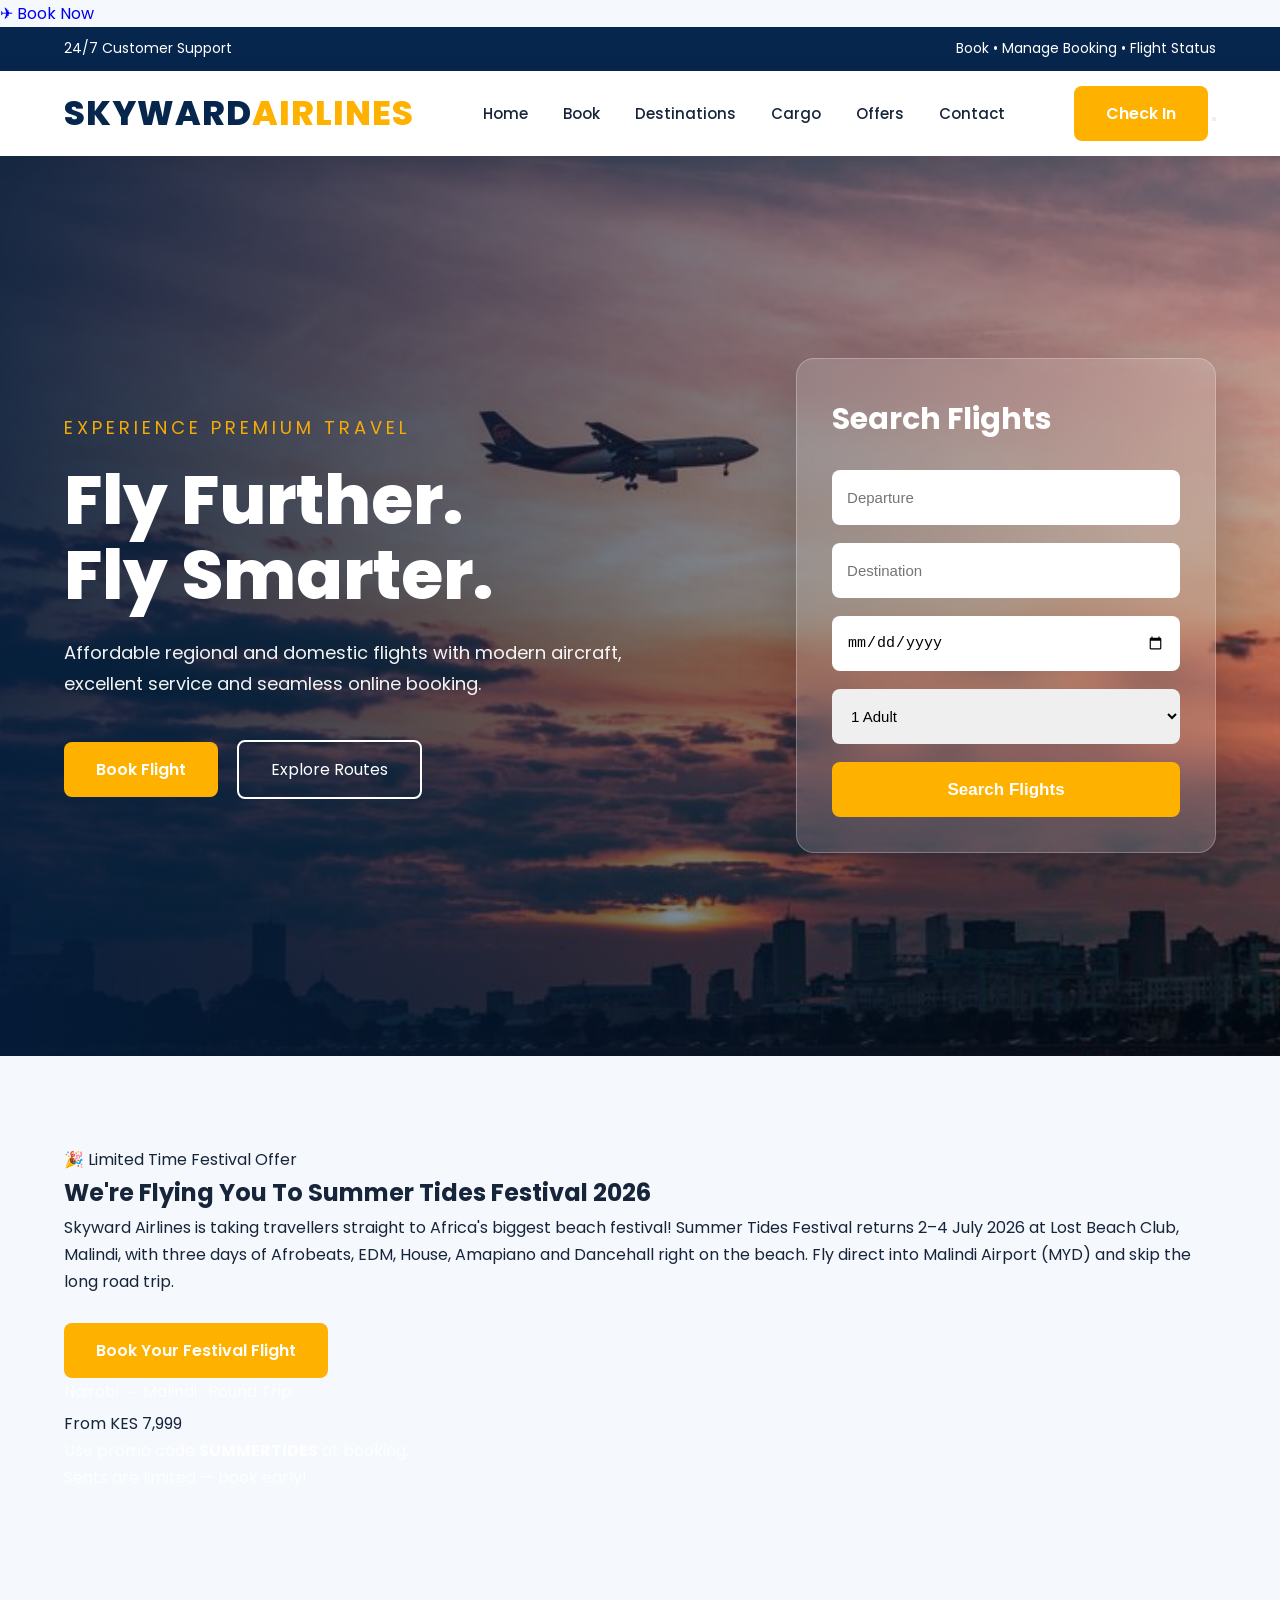
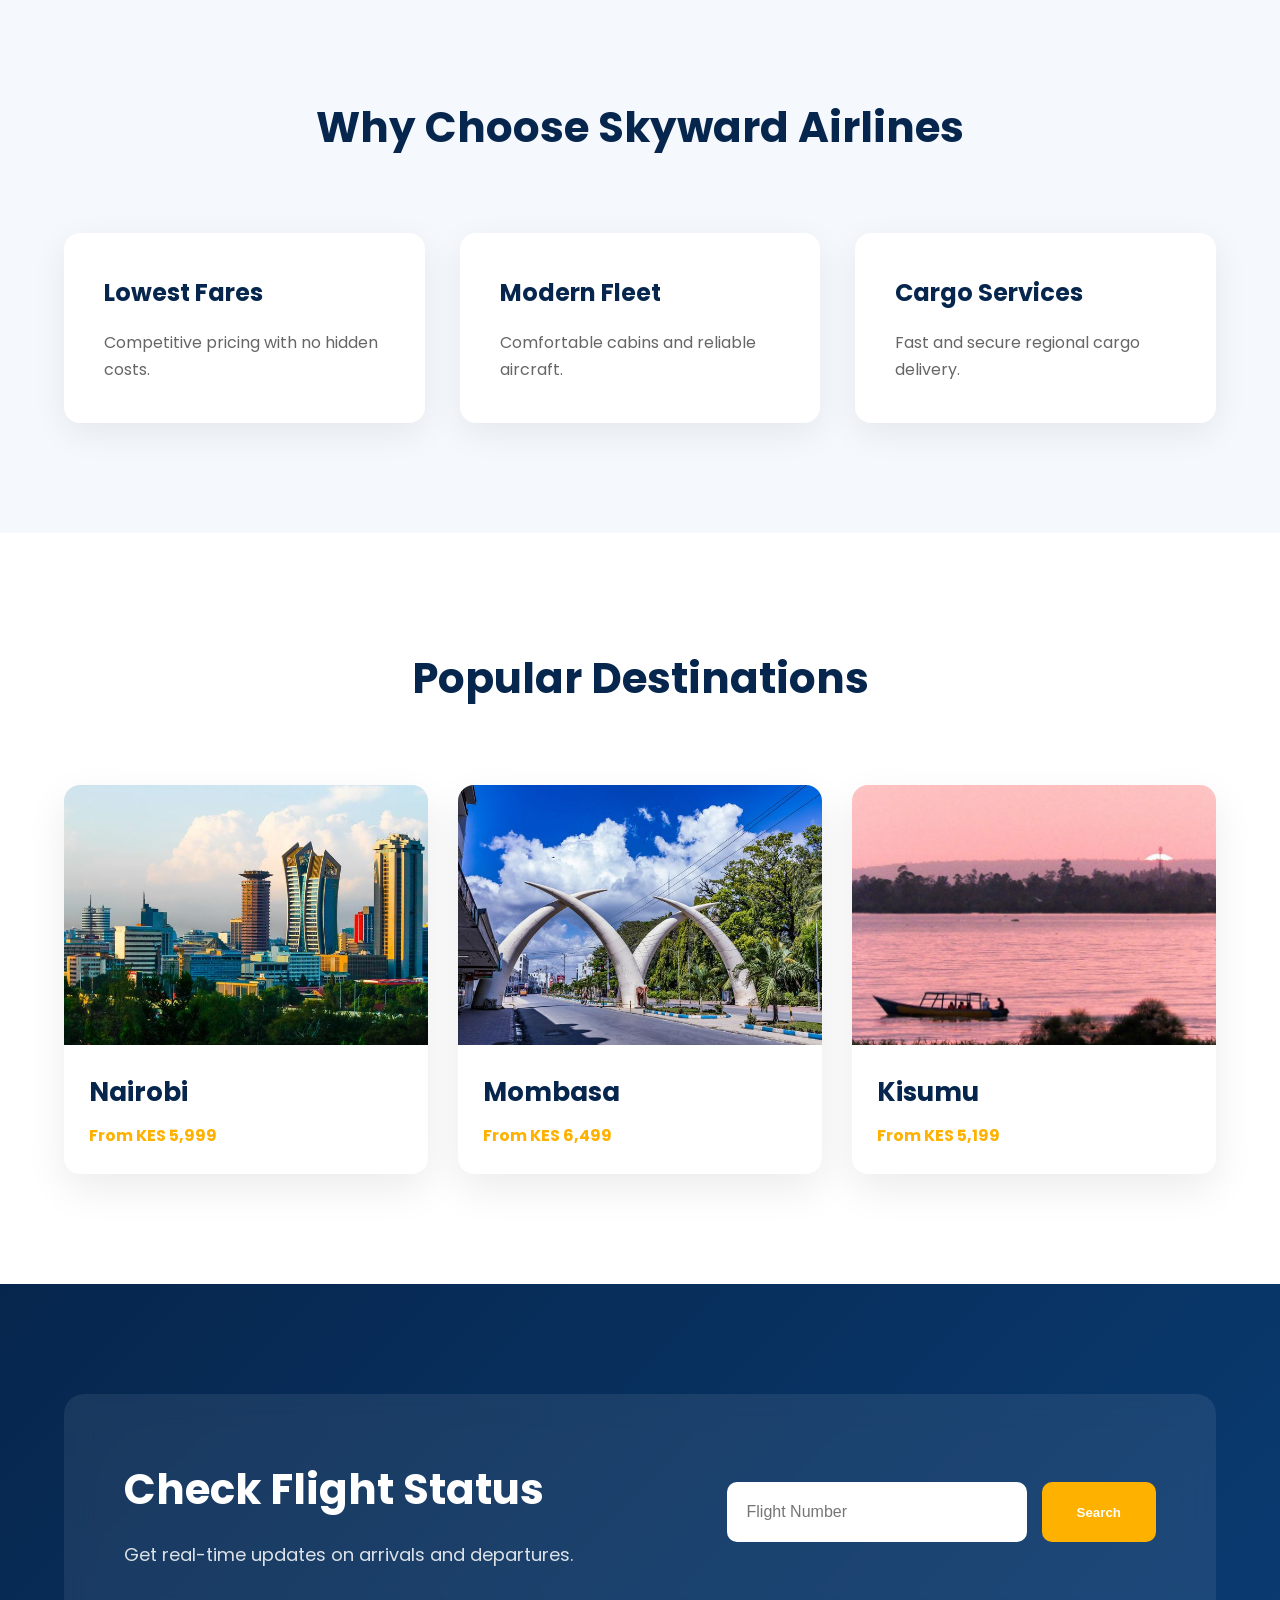
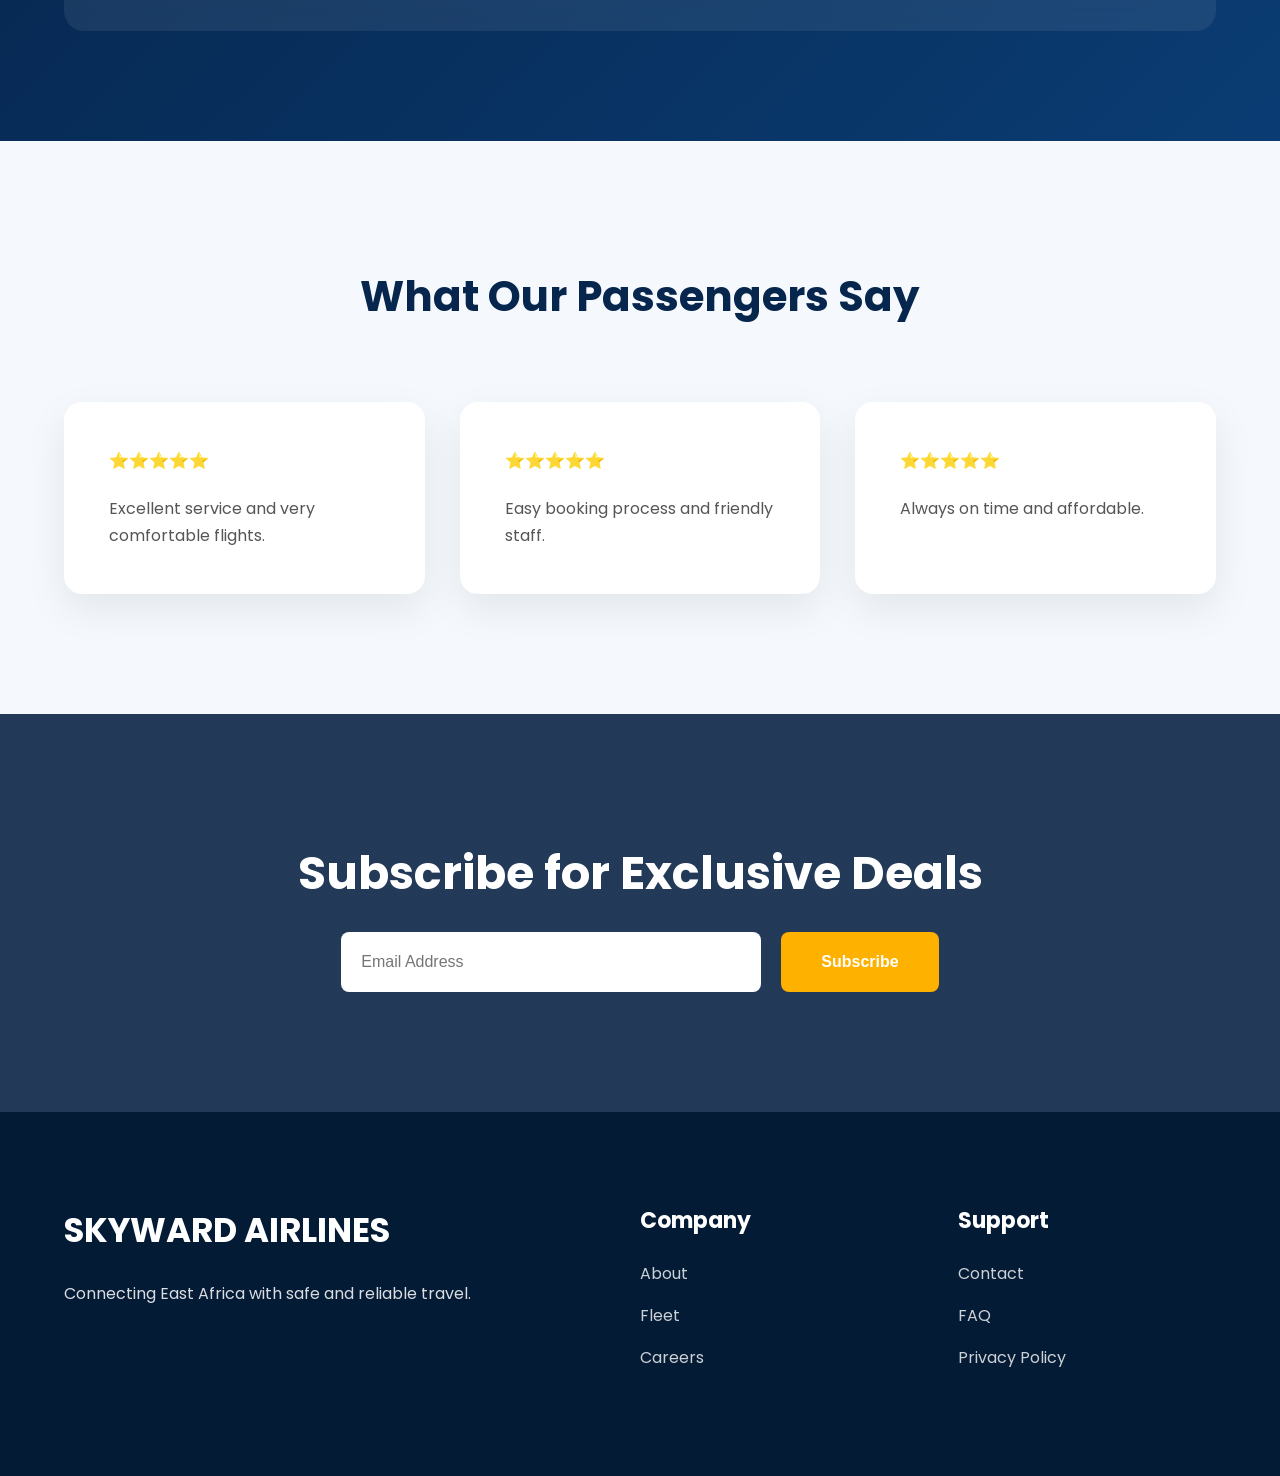
==== index.html @ 08a621b7 "Add files via upload" ====
<!DOCTYPE html>
<html lang="en">

<head>

    <meta charset="UTF-8">
    <meta name="viewport" content="width=device-width, initial-scale=1.0">

    <title>Skyward Airlines | Fly Beyond Expectations</title>

    <meta name="description"
        content="Book domestic and regional flights with Skyward Airlines. Safe, affordable and reliable travel.">

    <link rel="preconnect" href="https://fonts.googleapis.com">

    <link rel="preconnect" href="https://fonts.gstatic.com" crossorigin>

    <link href="https://fonts.googleapis.com/css2?family=Poppins:wght@300;400;500;600;700;800&display=swap"
        rel="stylesheet">

    <link rel="stylesheet" href="assets/css/style.css">
    <link rel="icon" type="image/png" sizes="32x32" href="assets/icons/icon.png">
    <link rel="icon" type="image/png" sizes="16x16" href="assets/icons/icon.png">
    <link rel="apple-touch-icon" href="assets/icons/icon.png">

</head>

<body>
    <!-- Floating Book Now Button -->
<a href="booking.html" class="book-now-btn">✈ Book Now</a>

    <!-- Top Header -->

    <div class="topbar">

        <div class="container">

            <span>24/7 Customer Support</span>

            <span>Book • Manage Booking • Flight Status</span>

        </div>

    </div>

    <!-- Navigation -->

    <header>

        <div class="container nav">

            <a href="index.html" class="logo">

                SKYWARD<span>AIRLINES</span>

            </a>

            <nav>

                <ul>

                    <li><a href="index.html" class="active">Home</a></li>

                    <li><a href="booking.html">Book</a></li>

                    <li><a href="destinations.html">Destinations</a></li>

                    <li><a href="services.html">Cargo</a></li>

                    <li><a href="destinations.html">Offers</a></li>

                    <li><a href="contact.html">Contact</a></li>

                </ul>

            </nav>

            <div class="nav-right">

                <a href="flight-status.html" class="button">

                    Check In

                </a>

                <button class="menu-toggle" id="menuToggle" aria-label="Toggle navigation">
                    <span></span><span></span><span></span>
                </button>

            </div>

        </div>

    </header>

    <div class="nav-overlay" id="navOverlay"></div>

    <section class="hero" style="background: url('assets/images/hero.jpg') center center / cover no-repeat; position: relative;">
    
    <div class="overlay"></div>

    <div class="container hero-content">

        <div class="hero-left">

            <p class="subtitle">
                EXPERIENCE PREMIUM TRAVEL
            </p>

            <h1>
                Fly Further.
                <br>
                Fly Smarter.
            </h1>

            <p>
                Affordable regional and domestic flights with modern aircraft,
                excellent service and seamless online booking.
            </p>

            <div class="hero-buttons">
                <a href="booking.html" class="button">
                    Book Flight
                </a>

                <a href="destinations.html" class="outline">
                    Explore Routes
                </a>
            </div>

        </div>

        <div class="booking-box">

            <h2>
                Search Flights
            </h2>

            <form>
                <input type="text" placeholder="Departure">
                <input type="text" placeholder="Destination">
                <input type="date">

                <select>
                    <option>1 Adult</option>
                    <option>2 Adults</option>
                    <option>3 Adults</option>
                </select>

                <button>
                    Search Flights
                </button>
            </form>

        </div>

    </div>

</section>

    <!-- Summer Tides Festival Offer -->

    <section class="services" style="padding-top:90px;padding-bottom:90px;">

        <div class="container">

            <div class="festival-banner">

                <div>

                    <span class="festival-tag">🎉 Limited Time Festival Offer</span>

                    <h2>We're Flying You To Summer Tides Festival 2026</h2>

                    <p>
                        Skyward Airlines is taking travellers straight to Africa's
                        biggest beach festival! Summer Tides Festival returns
                        2–4 July 2026 at Lost Beach Club, Malindi, with three days
                        of Afrobeats, EDM, House, Amapiano and Dancehall right on
                        the beach. Fly direct into Malindi Airport (MYD) and skip
                        the long road trip.
                    </p>

                    <br>

                    <a href="booking.html" class="button">

                        Book Your Festival Flight

                    </a>

                </div>

                <div class="festival-fare-box">

                    <p style="color:rgba(255,255,255,.85);margin-bottom:5px;">

                        Nairobi → Malindi · Round Trip

                    </p>

                    <div class="fare">

                        From KES 7,999

                    </div>

                    <p style="color:rgba(255,255,255,.85);">

                        Use promo code <strong>SUMMERTIDES</strong> at booking.
                        <br>
                        Seats are limited — book early!

                    </p>

                </div>

            </div>

        </div>

    </section>

    <!-- Services -->

    <section class="services">

        <div class="container">

            <div class="title">

                <h2>

                    Why Choose Skyward Airlines

                </h2>

            </div>

            <div class="cards">

                <div class="card">

                    <h3>

                        Lowest Fares

                    </h3>

                    <p>

                        Competitive pricing with no hidden costs.

                    </p>

                </div>

                <div class="card">

                    <h3>

                        Modern Fleet

                    </h3>

                    <p>

                        Comfortable cabins and reliable aircraft.

                    </p>

                </div>

                <div class="card">

                    <h3>

                        Cargo Services

                    </h3>

                    <p>

                        Fast and secure regional cargo delivery.

                    </p>

                </div>

            </div>

        </div>

    </section>

    <!-- Popular Destinations -->

    <section class="destinations">

        <div class="container">

            <div class="title">

                <h2>

                    Popular Destinations

                </h2>

            </div>

            <div class="destination-grid">

                <div class="destination">

                    <img src="assets/images/nairobi.jpg">

                    <div>

                        <h3>Nairobi</h3>

                        <span>From KES 5,999</span>

                    </div>

                </div>

                <div class="destination">

                    <img src="assets/images/mombasa.jpg">

                    <div>

                        <h3>Mombasa</h3>

                        <span>From KES 6,499</span>

                    </div>

                </div>

                <div class="destination">

                    <img src="assets/images/kisumu.jpg">

                    <div>

                        <h3>Kisumu</h3>

                        <span>From KES 5,199</span>

                    </div>

                </div>

            </div>

        </div>

    </section>

    <!-- Flight Status -->

    <section class="status">

        <div class="container status-box">

            <div>

                <h2>

                    Check Flight Status

                </h2>

                <p>

                    Get real-time updates on arrivals and departures.

                </p>

            </div>

            <div>

                <input type="text" placeholder="Flight Number">

                <button>

                    Search

                </button>

            </div>

        </div>

    </section>

    <!-- Testimonials -->

    <section class="testimonials">

        <div class="container">

            <div class="title">

                <h2>

                    What Our Passengers Say

                </h2>

            </div>

            <div class="cards">

                <div class="card">

                    ⭐⭐⭐⭐⭐

                    <p>

                        Excellent service and very comfortable flights.

                    </p>

                </div>

                <div class="card">

                    ⭐⭐⭐⭐⭐

                    <p>

                        Easy booking process and friendly staff.

                    </p>

                </div>

                <div class="card">

                    ⭐⭐⭐⭐⭐

                    <p>

                        Always on time and affordable.

                    </p>

                </div>

            </div>

        </div>

    </section>

    <!-- Newsletter -->

    <section class="newsletter">

        <div class="container">

            <h2>

                Subscribe for Exclusive Deals

            </h2>

            <form>

                <input type="email" placeholder="Email Address">

                <button>

                    Subscribe

                </button>

            </form>

        </div>

    </section>

    <!-- Footer -->

    <footer>

        <div class="container footer-grid">

            <div>

                <h3>

                    SKYWARD AIRLINES

                </h3>

                <p>

                    Connecting East Africa with safe and reliable travel.

                </p>

            </div>

            <div>

                <h4>

                    Company

                </h4>

                <a href="about.html">About</a>

                <a href="services.html">Fleet</a>

                <a href="contact.html">Careers</a>

            </div>

            <div>

                <h4>

                    Support

                </h4>

                <a href="contact.html">Contact</a>

                <a href="contact.html">FAQ</a>

                <a href="#">Privacy Policy</a>

            </div>

        </div>

    </footer>

    <script src="assets/js/main.js"></script>

</body>

</html>
---- assets/css/style.css ----
/*====================================================

SKYWARD AIRLINES

Main Stylesheet

Version: 1.0

=====================================================*/

*{
margin:0;
padding:0;
box-sizing:border-box;
}

html{

scroll-behavior:smooth;

}

body{

font-family:'Poppins',sans-serif;
background:#f5f8fc;
color:#17253b;
overflow-x:hidden;
line-height:1.7;

}

img{

max-width:100%;
display:block;

}

a{

text-decoration:none;
transition:.3s;

}

ul{

list-style:none;

}

.container{

width:90%;
max-width:1300px;
margin:auto;

}

/*========================

TOP BAR

========================*/

.topbar{

background:#06264d;
color:#ffffff;
font-size:14px;
padding:10px 0;

}

.topbar .container{

display:flex;
justify-content:space-between;
align-items:center;

}

/*========================

HEADER

========================*/

header{

background:#ffffff;
position:sticky;
top:0;
z-index:999;
box-shadow:0 5px 25px rgba(0,0,0,.08);

}

.nav{

display:flex;
justify-content:space-between;
align-items:center;
height:85px;

}

.logo{

font-size:34px;
font-weight:800;
letter-spacing:1px;
color:#06264d;

}

.logo span{

color:#ffb100;

}

nav ul{

display:flex;
gap:35px;

}

nav ul li a{

font-weight:500;
color:#17253b;
font-size:15px;

}

nav ul li a:hover{

color:#ffb100;

}

.button{

display:inline-block;
padding:14px 32px;
background:#ffb100;
color:white;
border-radius:8px;
font-weight:600;
transition:.35s;

}

.button:hover{

background:#06264d;
transform:translateY(-2px);

}

.outline{

display:inline-block;
padding:14px 32px;
border:2px solid white;
color:white;
border-radius:8px;
margin-left:15px;

}

.outline:hover{

background:white;
color:#06264d;

}

/*========================

HERO SECTION

========================*/

.hero{

height:100vh;
background-image:url("../images/hero.jpg");
background-position:center;
background-size:cover;
position:relative;
display:flex;
align-items:center;

}

.overlay{

position:absolute;
width:100%;
height:100%;
background:linear-gradient(
90deg,
rgba(4,29,60,.90),
rgba(4,29,60,.55),
rgba(4,29,60,.25)
);

}

.hero-content{

display:grid;
grid-template-columns:1fr 420px;
gap:60px;
align-items:center;
position:relative;
z-index:5;

}

.hero-left{

color:white;

}

.subtitle{

text-transform:uppercase;
letter-spacing:4px;
font-size:14px;
color:#ffb100;
margin-bottom:20px;

}

.hero-left h1{

font-size:68px;
font-weight:800;
line-height:1.1;
margin-bottom:25px;

}

.hero-left p{

font-size:18px;
opacity:.95;
max-width:600px;

}

.hero-buttons{

margin-top:40px;

}

/*========================

BOOKING CARD

========================*/

.booking-box{

background:rgba(255,255,255,.15);
backdrop-filter:blur(18px);
padding:35px;
border-radius:18px;
border:1px solid rgba(255,255,255,.25);
box-shadow:0 20px 60px rgba(0,0,0,.18);

}

.booking-box h2{

color:white;
margin-bottom:25px;
font-size:30px;

}

.booking-box form{

display:flex;
flex-direction:column;
gap:18px;

}

.booking-box input,
.booking-box select{

height:55px;
padding:15px;
border:none;
border-radius:8px;
font-size:15px;

}

.booking-box button{

height:55px;
border:none;
border-radius:8px;
background:#ffb100;
color:white;
font-size:17px;
font-weight:600;
cursor:pointer;
transition:.3s;

}

.booking-box button:hover{

background:#06264d;

}

/*========================

SERVICES

========================*/

.services{

padding:110px 0;

}

.title{

text-align:center;
margin-bottom:70px;

}

.title h2{

font-size:42px;
color:#06264d;
margin-bottom:15px;

}

.cards{

display:grid;
grid-template-columns:repeat(3,1fr);
gap:35px;

}

.card{

background:white;
padding:40px;
border-radius:16px;
box-shadow:0 10px 35px rgba(0,0,0,.07);
transition:.35s;

}

.card:hover{

transform:translateY(-10px);

}

.card h3{

font-size:24px;
margin-bottom:15px;
color:#06264d;

}

.card p{

color:#666;

}

/*========================

DESTINATIONS

========================*/

.destinations{

padding:110px 0;
background:white;

}

.destination-grid{

display:grid;
grid-template-columns:repeat(3,1fr);
gap:30px;

}

.destination{

border-radius:16px;
overflow:hidden;
box-shadow:0 15px 40px rgba(0,0,0,.08);
transition:.35s;
background:white;

}

.destination:hover{

transform:translateY(-8px);

}

.destination img{

height:260px;
width:100%;
object-fit:cover;

}

.destination div{

padding:25px;

}

.destination h3{

font-size:26px;
color:#06264d;
margin-bottom:8px;

}

.destination span{

color:#ffb100;
font-weight:700;

}
/*=====================================================

FLIGHT STATUS SECTION

======================================================*/

.status{

padding:110px 0;
background:linear-gradient(135deg,#06264d,#0a3c73);

}

.status-box{

display:flex;
justify-content:space-between;
align-items:center;
gap:40px;
background:rgba(255,255,255,.08);
padding:60px;
border-radius:20px;
backdrop-filter:blur(15px);

}

.status-box h2{

color:white;
font-size:42px;
margin-bottom:15px;

}

.status-box p{

color:rgba(255,255,255,.85);
font-size:18px;

}

.status-box div:last-child{

display:flex;
gap:15px;
align-items:center;

}

.status-box input{

width:300px;
height:60px;
border:none;
border-radius:10px;
padding:20px;
font-size:16px;

}

.status-box button{

height:60px;
padding:0 35px;
background:#ffb100;
border:none;
border-radius:10px;
font-weight:700;
color:white;
cursor:pointer;
transition:.3s;

}

.status-box button:hover{

background:#ffffff;
color:#06264d;

}

/*=====================================================

TESTIMONIALS

======================================================*/

.testimonials{

padding:120px 0;
background:#f5f8fc;

}

.testimonials .cards{

display:grid;
grid-template-columns:repeat(3,1fr);
gap:35px;

}

.testimonials .card{

background:white;
padding:45px;
border-radius:18px;
box-shadow:0 15px 40px rgba(0,0,0,.08);
transition:.35s;

}

.testimonials .card:hover{

transform:translateY(-12px);

}

.testimonials .card p{

margin-top:20px;
font-size:16px;
color:#555;

}

/*=====================================================

NEWSLETTER

======================================================*/

.newsletter{

padding:120px 0;

background-image:linear-gradient(

rgba(5,32,65,.88),

rgba(5,32,65,.88)

),

url("../images/newsletter.jpg");

background-size:cover;

background-position:center;

text-align:center;

}

.newsletter h2{

color:white;

font-size:46px;

margin-bottom:20px;

}

.newsletter p{

color:white;

opacity:.9;

max-width:650px;

margin:auto;

margin-bottom:35px;

}

.newsletter form{

display:flex;

justify-content:center;

gap:20px;

flex-wrap:wrap;

}

.newsletter input{

width:420px;

height:60px;

padding:20px;

border:none;

border-radius:8px;

font-size:16px;

}

.newsletter button{

height:60px;

padding:0 40px;

background:#ffb100;

border:none;

border-radius:8px;

color:white;

font-size:16px;

font-weight:700;

cursor:pointer;

transition:.3s;

}

.newsletter button:hover{

background:white;

color:#06264d;

}

/*=====================================================

FOOTER

======================================================*/

footer{

background:#041b35;

padding:90px 0 30px;

color:white;

}

.footer-grid{

display:grid;

grid-template-columns:2fr 1fr 1fr;

gap:60px;

margin-bottom:60px;

}

footer h3{

font-size:34px;

margin-bottom:20px;

}

footer h4{

margin-bottom:20px;

font-size:22px;

}

footer p{

opacity:.85;

line-height:1.8;

}

footer a{

display:block;

margin-bottom:15px;

color:rgba(255,255,255,.8);

transition:.3s;

}

footer a:hover{

color:#ffb100;

padding-left:10px;

}

.footer-bottom{

border-top:1px solid rgba(255,255,255,.1);

padding-top:30px;

display:flex;

justify-content:space-between;

align-items:center;

font-size:14px;

opacity:.8;

}

/*=====================================================

WHATSAPP FLOATING BUTTON

======================================================*/

.whatsapp{

position:fixed;

bottom:25px;

right:25px;

width:65px;

height:65px;

background:#25d366;

border-radius:50%;

display:flex;

justify-content:center;

align-items:center;

font-size:32px;

color:white;

box-shadow:0 15px 30px rgba(0,0,0,.25);

z-index:999;

transition:.3s;

cursor:pointer;

}

.whatsapp:hover{

transform:scale(1.08);

}

/*=====================================================

SCROLL TO TOP BUTTON

======================================================*/

.scroll-top{

position:fixed;

right:30px;

bottom:105px;

width:55px;

height:55px;

background:#06264d;

border-radius:50%;

display:flex;

justify-content:center;

align-items:center;

color:white;

cursor:pointer;

opacity:0;

visibility:hidden;

transition:.35s;

z-index:999;

}

.scroll-top.active{

opacity:1;

visibility:visible;

}

/*=====================================================

ANIMATIONS

======================================================*/

@keyframes fadeUp{

0%{

opacity:0;

transform:translateY(50px);

}

100%{

opacity:1;

transform:translateY(0);

}

}

@keyframes zoomIn{

0%{

opacity:0;

transform:scale(.8);

}

100%{

opacity:1;

transform:scale(1);

}

}

@keyframes floatPlane{

0%{

transform:translateX(0);

}

50%{

transform:translateX(15px);

}

100%{

transform:translateX(0);

}

}

.hero-left{

animation:fadeUp 1s ease;

}

.booking-box{

animation:zoomIn 1s ease;

}

.logo{

animation:floatPlane 4s infinite ease-in-out;

}

/*=====================================================

UTILITY CLASSES

======================================================*/

.text-center{

text-align:center;

}

.mt-50{

margin-top:50px;

}

.mb-50{

margin-bottom:50px;

}

.shadow{

box-shadow:0 20px 60px rgba(0,0,0,.1);

}

.rounded{

border-radius:18px;

}

.hidden{

display:none;

}

.flex{

display:flex;

}

.space-between{

justify-content:space-between;

}

.align-center{

align-items:center;

}
.badge{

display:inline-block;
padding:8px 16px;
border-radius:30px;
font-size:14px;
font-weight:600;
color:#fff;

}

.badge-green{

background:#16a34a;

}

.badge-orange{

background:#ea580c;

}

.badge-red{

background:#dc2626;

}

table th,
table td{

padding:18px;
border-bottom:1px solid #ececec;

}

table{

background:#fff;
border-radius:16px;
overflow:hidden;

}
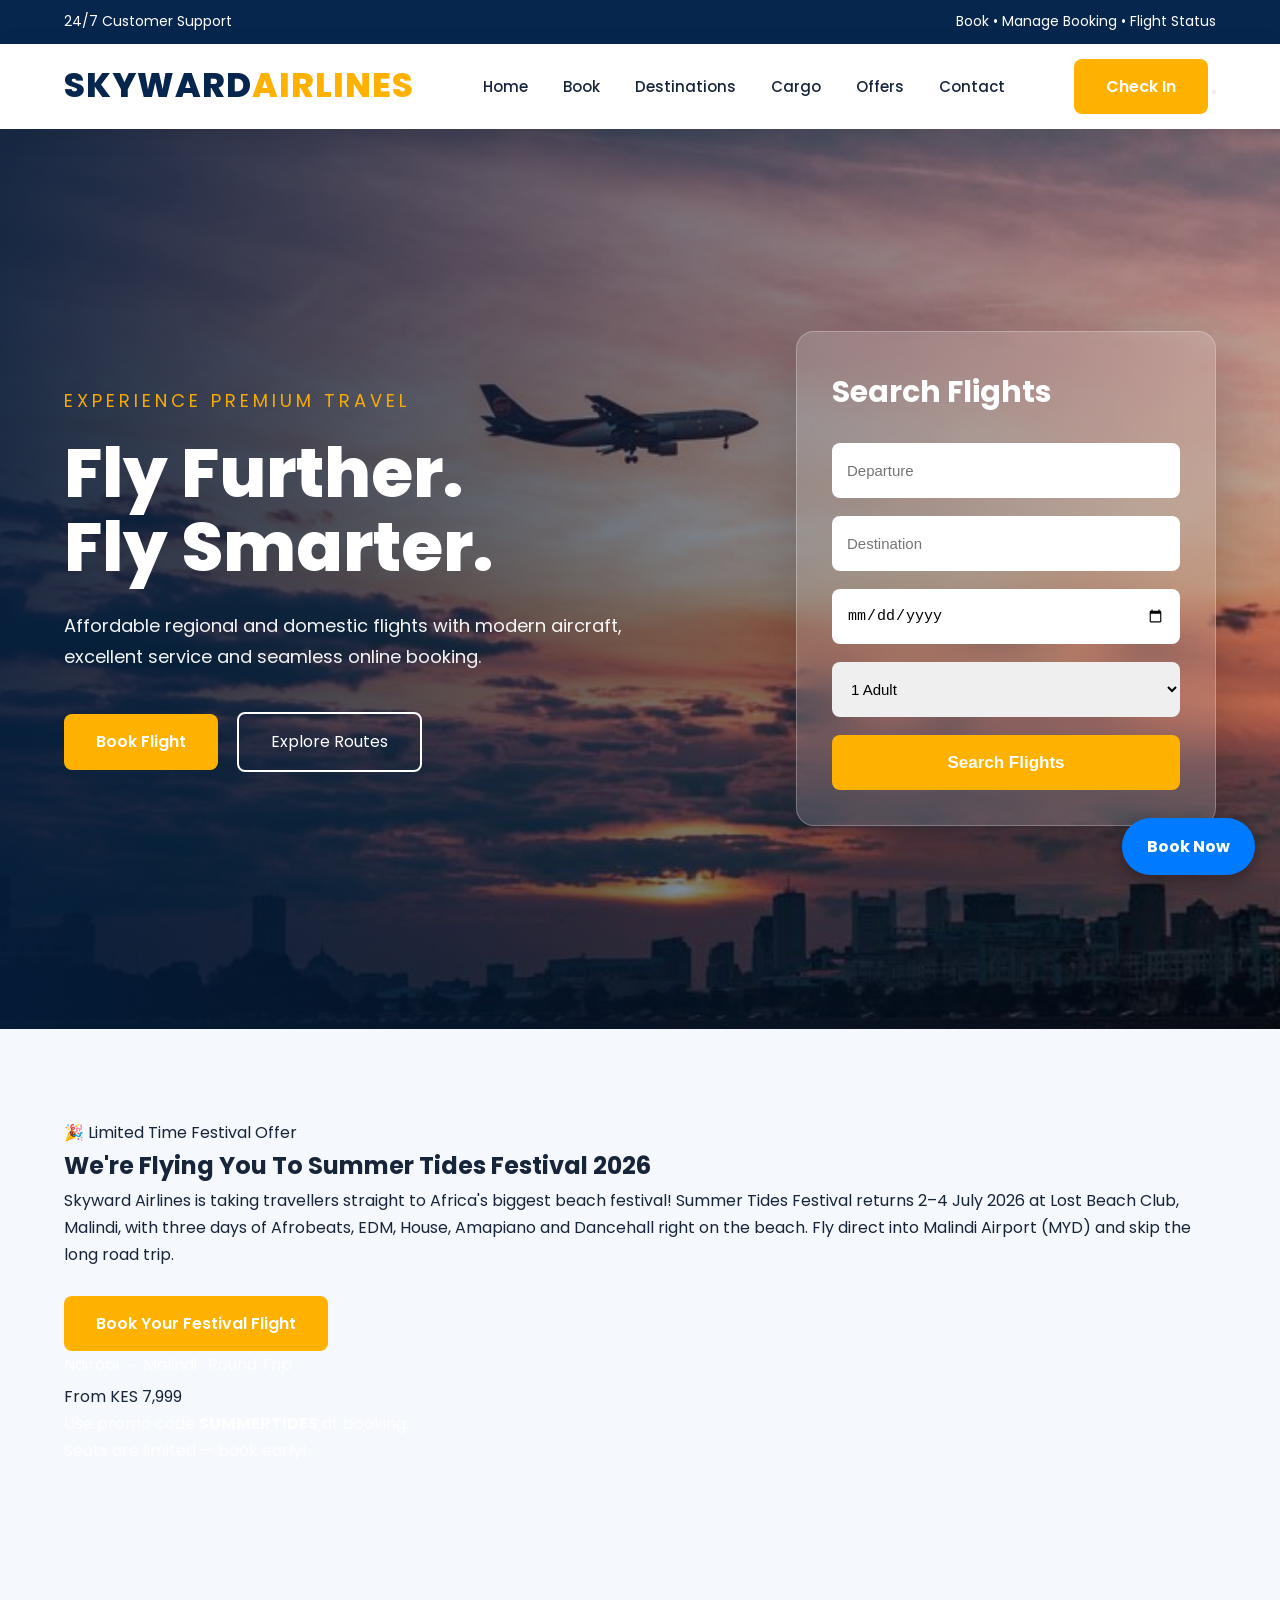
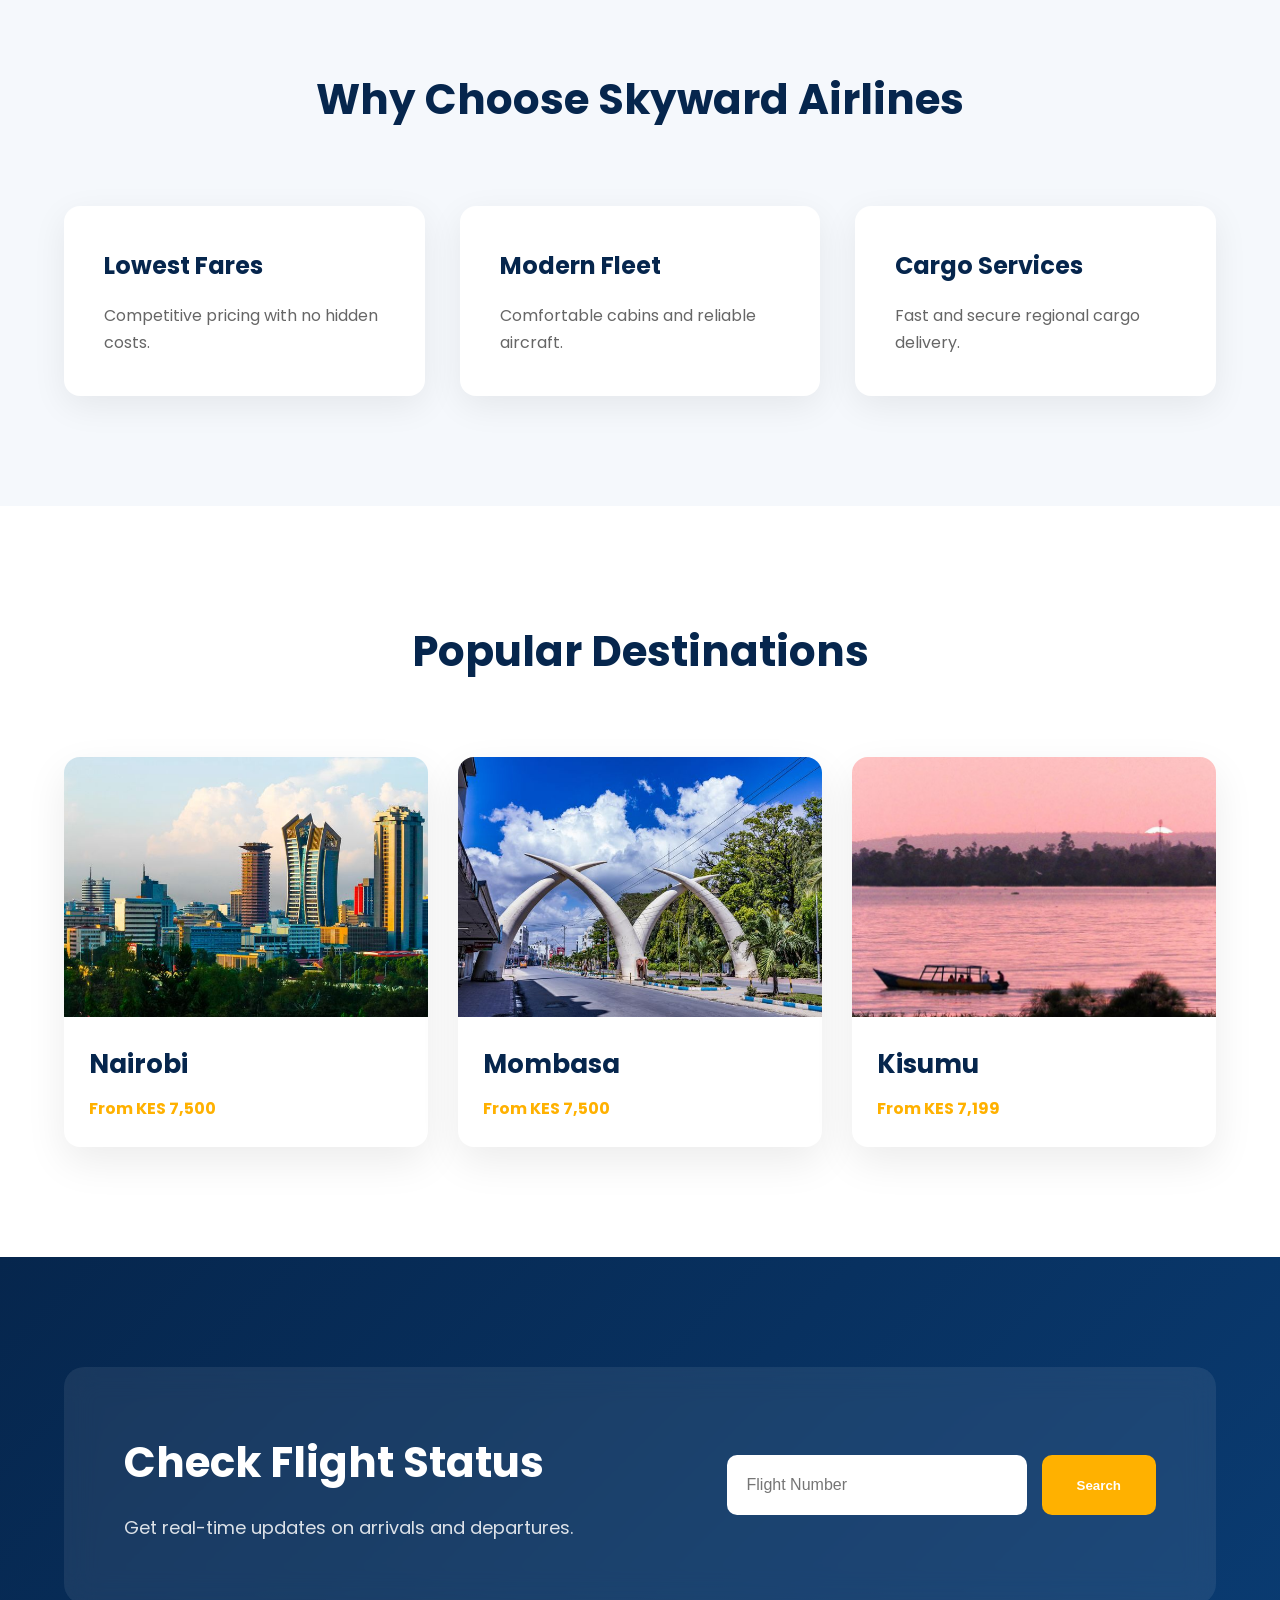
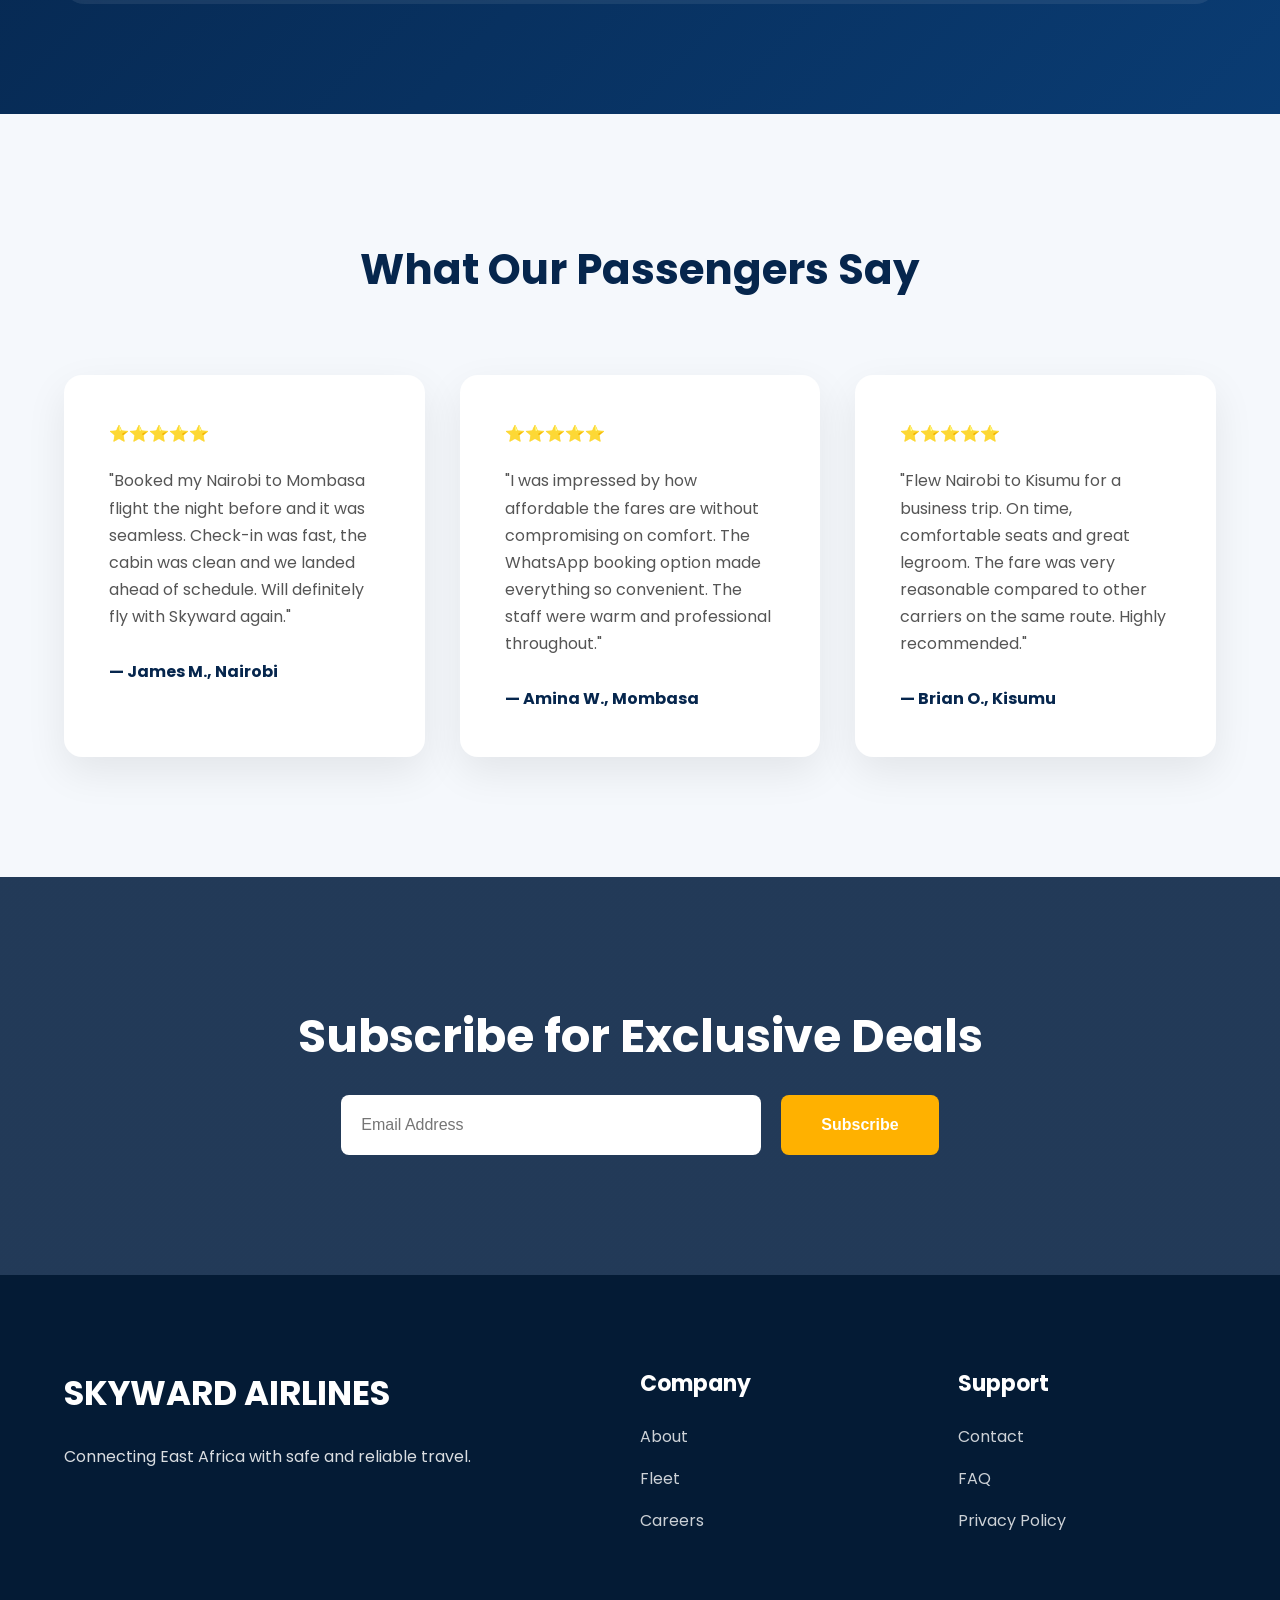
==== commit 11e88f11: "Add files via upload" ====
--- a/index.html
+++ b/index.html
@@ -27,7 +27,32 @@
 
 <body>
     <!-- Floating Book Now Button -->
-<a href="booking.html" class="book-now-btn">✈ Book Now</a>
+<a href="booking.html" class="book-now-btn">
+    Book Now
+</a>
+
+<style>
+.book-now-btn {
+    position: fixed;
+    bottom: 25px;
+    right: 25px;
+    background: #007bff;
+    color: white;
+    text-decoration: none;
+    padding: 15px 25px;
+    border-radius: 50px;
+    font-size: 16px;
+    font-weight: bold;
+    box-shadow: 0 4px 15px rgba(0,0,0,0.3);
+    z-index: 9999;
+    transition: all 0.3s ease;
+}
+
+.book-now-btn:hover {
+    background: #0056b3;
+    transform: translateY(-3px);
+}
+</style>
 
     <!-- Top Header -->
 
@@ -319,7 +344,7 @@
 
                         <h3>Nairobi</h3>
 
-                        <span>From KES 5,999</span>
+                        <span>From KES 7,500</span>
 
                     </div>
 
@@ -333,7 +358,7 @@
 
                         <h3>Mombasa</h3>
 
-                        <span>From KES 6,499</span>
+                        <span>From KES 7,500</span>
 
                     </div>
 
@@ -347,7 +372,7 @@
 
                         <h3>Kisumu</h3>
 
-                        <span>From KES 5,199</span>
+                        <span>From KES 7,199</span>
 
                     </div>
 
@@ -421,9 +446,13 @@
 
                     <p>
 
-                        Excellent service and very comfortable flights.
-
-                    </p>
+                        "Booked my Nairobi to Mombasa flight the night before and it was seamless. Check-in was fast, the cabin was clean and we landed ahead of schedule. Will definitely fly with Skyward again."
+
+                    </p>
+
+                    <br>
+
+                    <strong style="color:#06264d;">— James M., Nairobi</strong>
 
                 </div>
 
@@ -433,9 +462,13 @@
 
                     <p>
 
-                        Easy booking process and friendly staff.
-
-                    </p>
+                        "I was impressed by how affordable the fares are without compromising on comfort. The WhatsApp booking option made everything so convenient. The staff were warm and professional throughout."
+
+                    </p>
+
+                    <br>
+
+                    <strong style="color:#06264d;">— Amina W., Mombasa</strong>
 
                 </div>
 
@@ -445,9 +478,13 @@
 
                     <p>
 
-                        Always on time and affordable.
-
-                    </p>
+                        "Flew Nairobi to Kisumu for a business trip. On time, comfortable seats and great legroom. The fare was very reasonable compared to other carriers on the same route. Highly recommended."
+
+                    </p>
+
+                    <br>
+
+                    <strong style="color:#06264d;">— Brian O., Kisumu</strong>
 
                 </div>
 
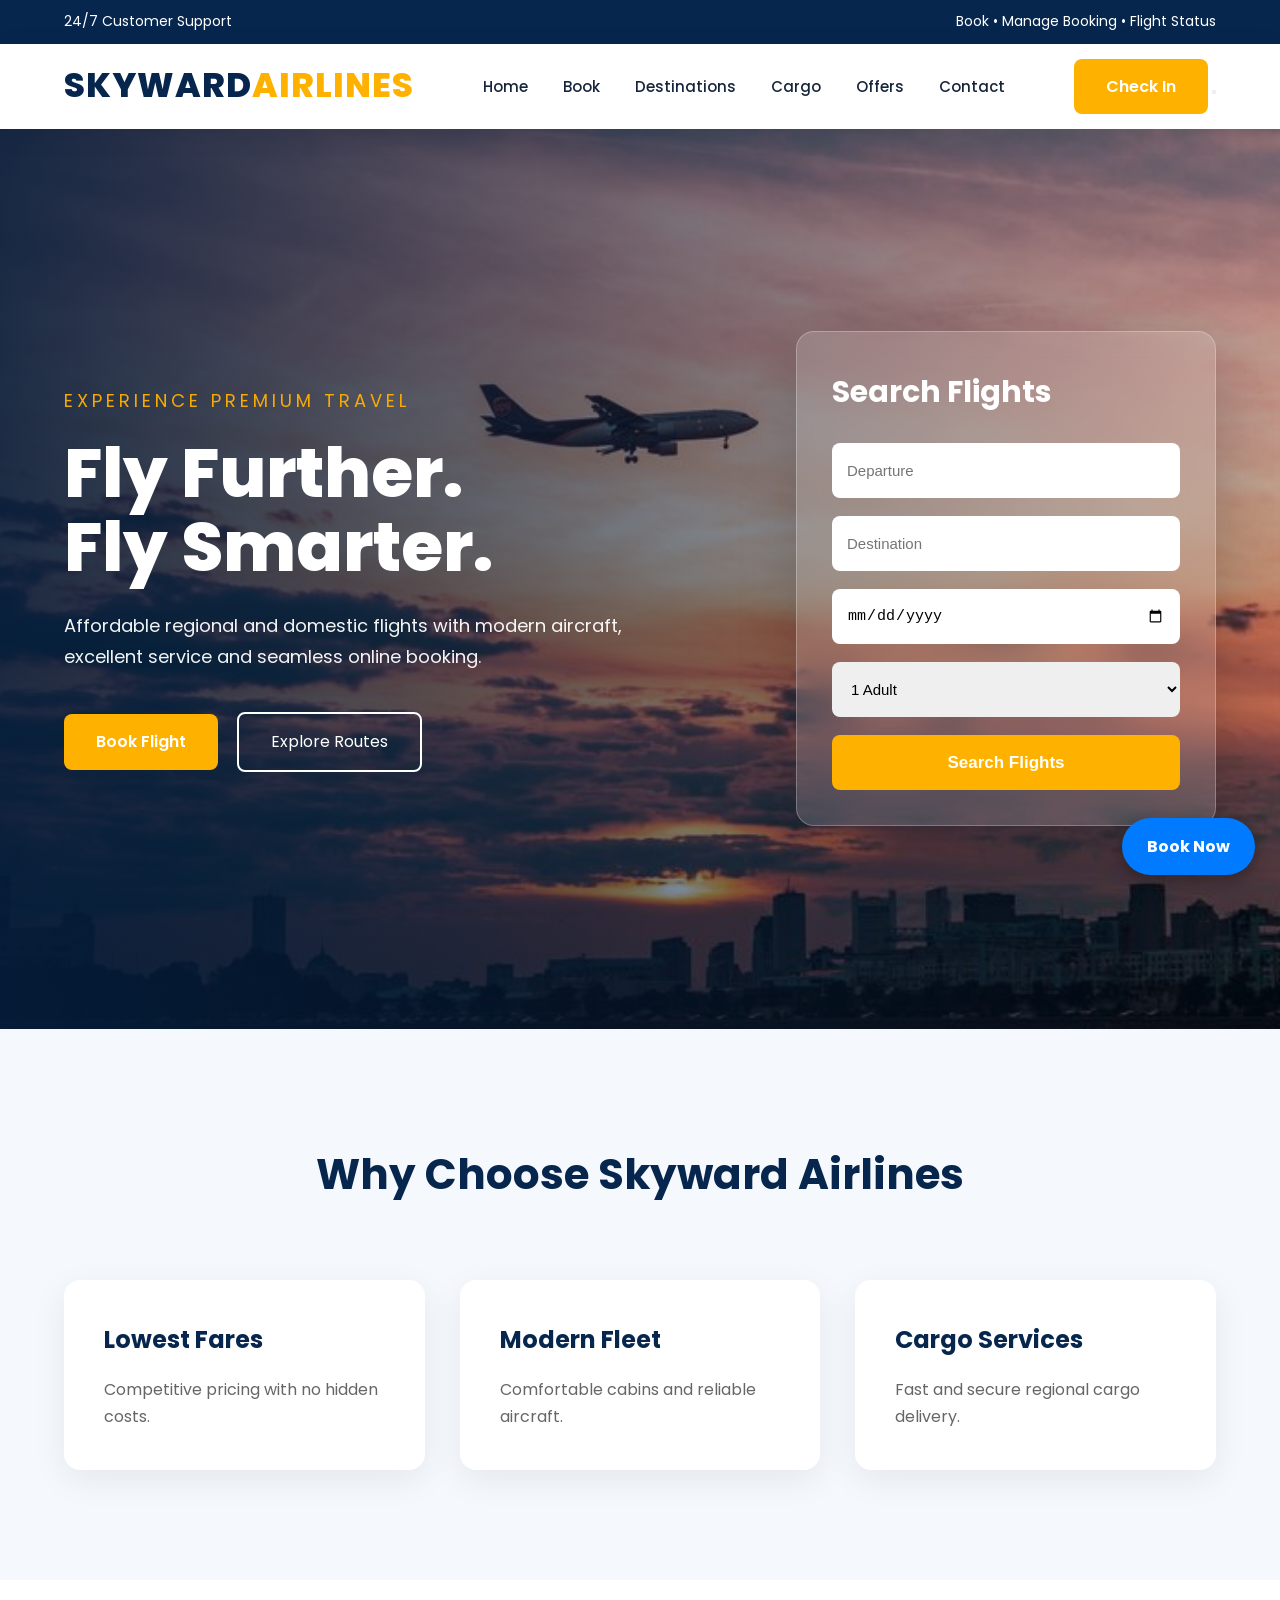
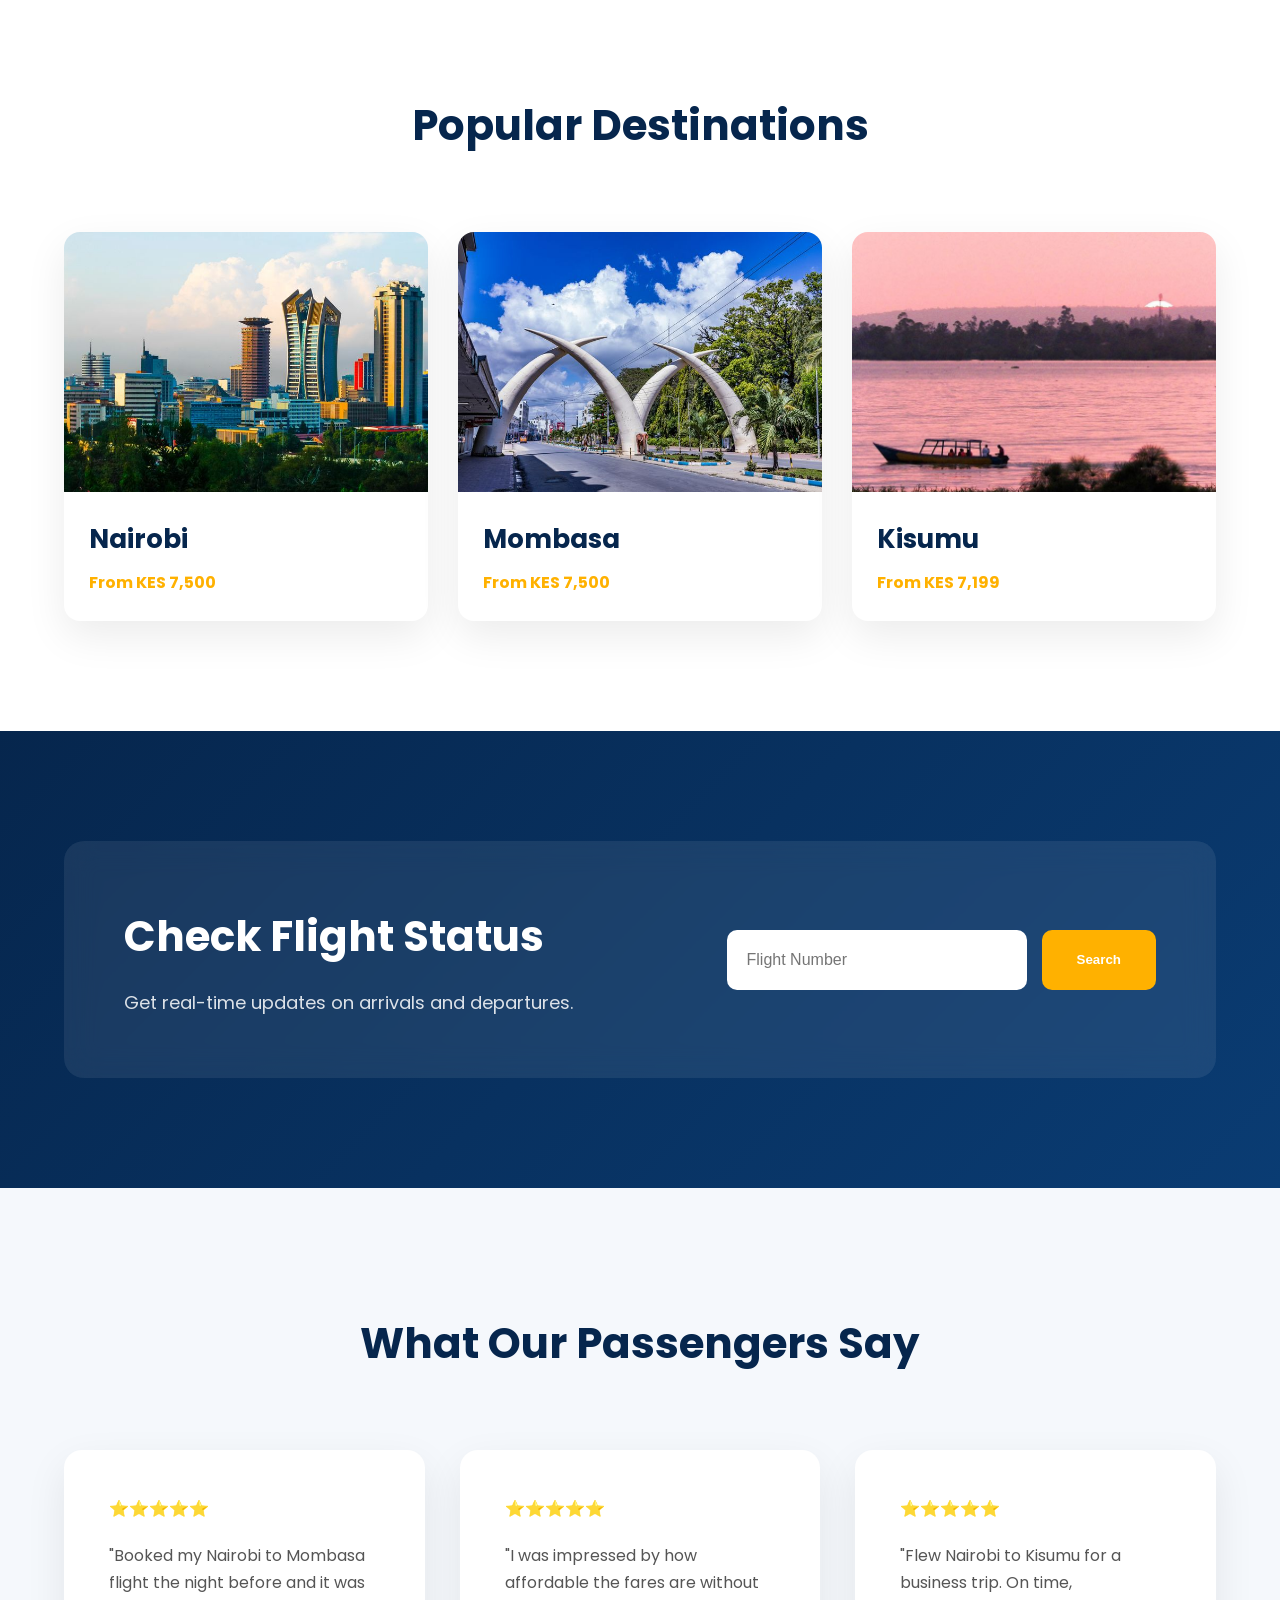
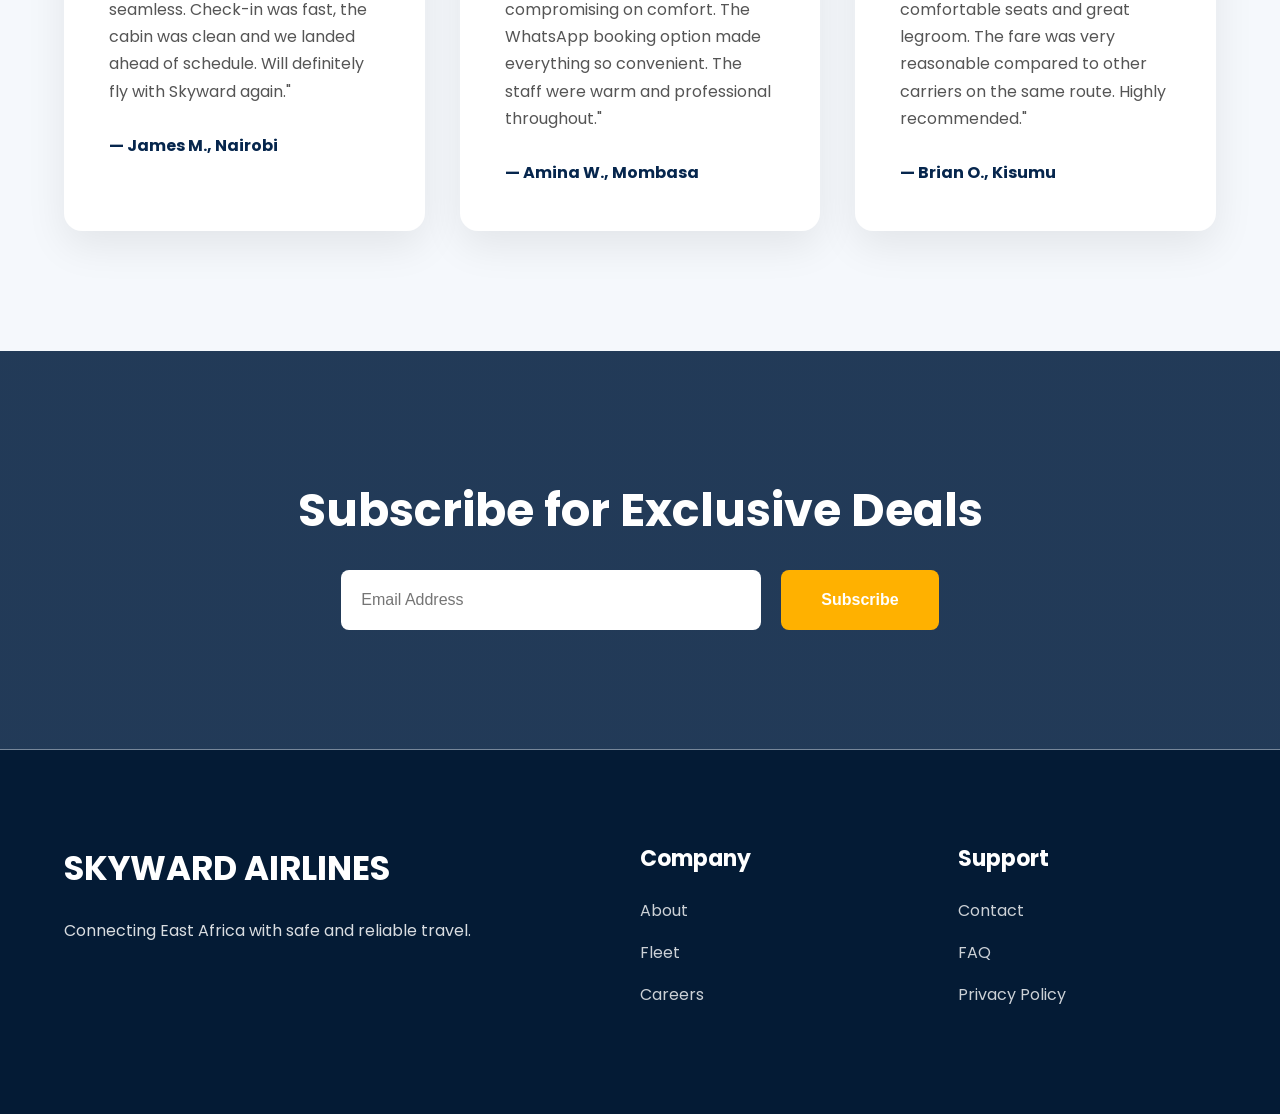
==== commit 8b602c6d: "Update index.html" ====
--- a/index.html
+++ b/index.html
@@ -183,61 +183,246 @@
 
 </section>
 
-    <!-- Summer Tides Festival Offer -->
-
-    <section class="services" style="padding-top:90px;padding-bottom:90px;">
+    <!-- Services -->
+
+    <section class="services">
 
         <div class="container">
 
-            <div class="festival-banner">
-
-                <div>
-
-                    <span class="festival-tag">🎉 Limited Time Festival Offer</span>
-
-                    <h2>We're Flying You To Summer Tides Festival 2026</h2>
+            <div class="title">
+
+                <h2>
+
+                    Why Choose Skyward Airlines
+
+                </h2>
+
+            </div>
+
+            <div class="cards">
+
+                <div class="card">
+
+                    <h3>
+
+                        Lowest Fares
+
+                    </h3>
 
                     <p>
-                        Skyward Airlines is taking travellers straight to Africa's
-                        biggest beach festival! Summer Tides Festival returns
-                        2–4 July 2026 at Lost Beach Club, Malindi, with three days
-                        of Afrobeats, EDM, House, Amapiano and Dancehall right on
-                        the beach. Fly direct into Malindi Airport (MYD) and skip
-                        the long road trip.
+
+                        Competitive pricing with no hidden costs.
+
                     </p>
 
+                </div>
+
+                <div class="card">
+
+                    <h3>
+
+                        Modern Fleet
+
+                    </h3>
+
+                    <p>
+
+                        Comfortable cabins and reliable aircraft.
+
+                    </p>
+
+                </div>
+
+                <div class="card">
+
+                    <h3>
+
+                        Cargo Services
+
+                    </h3>
+
+                    <p>
+
+                        Fast and secure regional cargo delivery.
+
+                    </p>
+
+                </div>
+
+            </div>
+
+        </div>
+
+    </section>
+
+    <!-- Popular Destinations -->
+
+    <section class="destinations">
+
+        <div class="container">
+
+            <div class="title">
+
+                <h2>
+
+                    Popular Destinations
+
+                </h2>
+
+            </div>
+
+            <div class="destination-grid">
+
+                <div class="destination">
+
+                    <img src="assets/images/nairobi.jpg">
+
+                    <div>
+
+                        <h3>Nairobi</h3>
+
+                        <span>From KES 7,500</span>
+
+                    </div>
+
+                </div>
+
+                <div class="destination">
+
+                    <img src="assets/images/mombasa.jpg">
+
+                    <div>
+
+                        <h3>Mombasa</h3>
+
+                        <span>From KES 7,500</span>
+
+                    </div>
+
+                </div>
+
+                <div class="destination">
+
+                    <img src="assets/images/kisumu.jpg">
+
+                    <div>
+
+                        <h3>Kisumu</h3>
+
+                        <span>From KES 7,199</span>
+
+                    </div>
+
+                </div>
+
+            </div>
+
+        </div>
+
+    </section>
+
+    <!-- Flight Status -->
+
+    <section class="status">
+
+        <div class="container status-box">
+
+            <div>
+
+                <h2>
+
+                    Check Flight Status
+
+                </h2>
+
+                <p>
+
+                    Get real-time updates on arrivals and departures.
+
+                </p>
+
+            </div>
+
+            <div>
+
+                <input type="text" placeholder="Flight Number">
+
+                <button>
+
+                    Search
+
+                </button>
+
+            </div>
+
+        </div>
+
+    </section>
+
+    <!-- Testimonials -->
+
+    <section class="testimonials">
+
+        <div class="container">
+
+            <div class="title">
+
+                <h2>
+
+                    What Our Passengers Say
+
+                </h2>
+
+            </div>
+
+            <div class="cards">
+
+                <div class="card">
+
+                    ⭐⭐⭐⭐⭐
+
+                    <p>
+
+                        "Booked my Nairobi to Mombasa flight the night before and it was seamless. Check-in was fast, the cabin was clean and we landed ahead of schedule. Will definitely fly with Skyward again."
+
+                    </p>
+
                     <br>
 
-                    <a href="booking.html" class="button">
-
-                        Book Your Festival Flight
-
-                    </a>
-
-                </div>
-
-                <div class="festival-fare-box">
-
-                    <p style="color:rgba(255,255,255,.85);margin-bottom:5px;">
-
-                        Nairobi → Malindi · Round Trip
+                    <strong style="color:#06264d;">— James M., Nairobi</strong>
+
+                </div>
+
+                <div class="card">
+
+                    ⭐⭐⭐⭐⭐
+
+                    <p>
+
+                        "I was impressed by how affordable the fares are without compromising on comfort. The WhatsApp booking option made everything so convenient. The staff were warm and professional throughout."
 
                     </p>
 
-                    <div class="fare">
-
-                        From KES 7,999
-
-                    </div>
-
-                    <p style="color:rgba(255,255,255,.85);">
-
-                        Use promo code <strong>SUMMERTIDES</strong> at booking.
-                        <br>
-                        Seats are limited — book early!
+                    <br>
+
+                    <strong style="color:#06264d;">— Amina W., Mombasa</strong>
+
+                </div>
+
+                <div class="card">
+
+                    ⭐⭐⭐⭐⭐
+
+                    <p>
+
+                        "Flew Nairobi to Kisumu for a business trip. On time, comfortable seats and great legroom. The fare was very reasonable compared to other carriers on the same route. Highly recommended."
 
                     </p>
 
+                    <br>
+
+                    <strong style="color:#06264d;">— Brian O., Kisumu</strong>
+
                 </div>
 
             </div>
@@ -246,161 +431,51 @@
 
     </section>
 
-    <!-- Services -->
-
-    <section class="services">
+    <!-- Newsletter -->
+
+    <section class="newsletter">
 
         <div class="container">
 
-            <div class="title">
-
-                <h2>
-
-                    Why Choose Skyward Airlines
-
-                </h2>
-
-            </div>
-
-            <div class="cards">
-
-                <div class="card">
-
-                    <h3>
-
-                        Lowest Fares
-
-                    </h3>
-
-                    <p>
-
-                        Competitive pricing with no hidden costs.
-
-                    </p>
-
-                </div>
-
-                <div class="card">
-
-                    <h3>
-
-                        Modern Fleet
-
-                    </h3>
-
-                    <p>
-
-                        Comfortable cabins and reliable aircraft.
-
-                    </p>
-
-                </div>
-
-                <div class="card">
-
-                    <h3>
-
-                        Cargo Services
-
-                    </h3>
-
-                    <p>
-
-                        Fast and secure regional cargo delivery.
-
-                    </p>
-
-                </div>
-
-            </div>
+            <h2>
+
+                Subscribe for Exclusive Deals
+
+            </h2>
+
+            <form>
+
+                <input type="email" placeholder="Email Address">
+
+                <button>
+
+                    Subscribe
+
+                </button>
+
+            </form>
 
         </div>
 
     </section>
 
-    <!-- Popular Destinations -->
-
-    <section class="destinations">
-
-        <div class="container">
-
-            <div class="title">
-
-                <h2>
-
-                    Popular Destinations
-
-                </h2>
-
-            </div>
-
-            <div class="destination-grid">
-
-                <div class="destination">
-
-                    <img src="assets/images/nairobi.jpg">
-
-                    <div>
-
-                        <h3>Nairobi</h3>
-
-                        <span>From KES 7,500</span>
-
-                    </div>
-
-                </div>
-
-                <div class="destination">
-
-                    <img src="assets/images/mombasa.jpg">
-
-                    <div>
-
-                        <h3>Mombasa</h3>
-
-                        <span>From KES 7,500</span>
-
-                    </div>
-
-                </div>
-
-                <div class="destination">
-
-                    <img src="assets/images/kisumu.jpg">
-
-                    <div>
-
-                        <h3>Kisumu</h3>
-
-                        <span>From KES 7,199</span>
-
-                    </div>
-
-                </div>
-
-            </div>
-
-        </div>
-
-    </section>
-
-    <!-- Flight Status -->
-
-    <section class="status">
-
-        <div class="container status-box">
+    <!-- Footer -->
+
+    <footer>
+
+        <div class="container footer-grid">
 
             <div>
 
-                <h2>
-
-                    Check Flight Status
-
-                </h2>
+                <h3>
+
+                    SKYWARD AIRLINES
+
+                </h3>
 
                 <p>
 
-                    Get real-time updates on arrivals and departures.
+                    Connecting East Africa with safe and reliable travel.
 
                 </p>
 
@@ -408,166 +483,28 @@
 
             <div>
 
-                <input type="text" placeholder="Flight Number">
-
-                <button>
-
-                    Search
-
-                </button>
-
-            </div>
-
-        </div>
-
-    </section>
-
-    <!-- Testimonials -->
-
-    <section class="testimonials">
-
-        <div class="container">
-
-            <div class="title">
-
-                <h2>
-
-                    What Our Passengers Say
-
-                </h2>
-
-            </div>
-
-            <div class="cards">
-
-                <div class="card">
-
-                    ⭐⭐⭐⭐⭐
-
-                    <p>
-
-                        "Booked my Nairobi to Mombasa flight the night before and it was seamless. Check-in was fast, the cabin was clean and we landed ahead of schedule. Will definitely fly with Skyward again."
-
-                    </p>
-
-                    <br>
-
-                    <strong style="color:#06264d;">— James M., Nairobi</strong>
-
-                </div>
-
-                <div class="card">
-
-                    ⭐⭐⭐⭐⭐
-
-                    <p>
-
-                        "I was impressed by how affordable the fares are without compromising on comfort. The WhatsApp booking option made everything so convenient. The staff were warm and professional throughout."
-
-                    </p>
-
-                    <br>
-
-                    <strong style="color:#06264d;">— Amina W., Mombasa</strong>
-
-                </div>
-
-                <div class="card">
-
-                    ⭐⭐⭐⭐⭐
-
-                    <p>
-
-                        "Flew Nairobi to Kisumu for a business trip. On time, comfortable seats and great legroom. The fare was very reasonable compared to other carriers on the same route. Highly recommended."
-
-                    </p>
-
-                    <br>
-
-                    <strong style="color:#06264d;">— Brian O., Kisumu</strong>
-
-                </div>
-
-            </div>
-
-        </div>
-
-    </section>
-
-    <!-- Newsletter -->
-
-    <section class="newsletter">
-
-        <div class="container">
-
-            <h2>
-
-                Subscribe for Exclusive Deals
-
-            </h2>
-
-            <form>
-
-                <input type="email" placeholder="Email Address">
-
-                <button>
-
-                    Subscribe
-
-                </button>
-
-            </form>
-
-        </div>
-
-    </section>
-
-    <!-- Footer -->
-
-    <footer>
-
-        <div class="container footer-grid">
+                <h4>
+
+                    Company
+
+                </h4>
+
+                <a href="about.html">About</a>
+
+                <a href="services.html">Fleet</a>
+
+                <a href="contact.html">Careers</a>
+
+            </div>
 
             <div>
 
-                <h3>
-
-                    SKYWARD AIRLINES
-
-                </h3>
-
-                <p>
-
-                    Connecting East Africa with safe and reliable travel.
-
-                </p>
-
-            </div>
-
-            <div>
-
                 <h4>
 
-                    Company
+                    Support
 
                 </h4>
 
-                <a href="about.html">About</a>
-
-                <a href="services.html">Fleet</a>
-
-                <a href="contact.html">Careers</a>
-
-            </div>
-
-            <div>
-
-                <h4>
-
-                    Support
-
-                </h4>
-
                 <a href="contact.html">Contact</a>
 
                 <a href="contact.html">FAQ</a>
@@ -584,4 +521,4 @@
 
 </body>
 
-</html>+</html>
